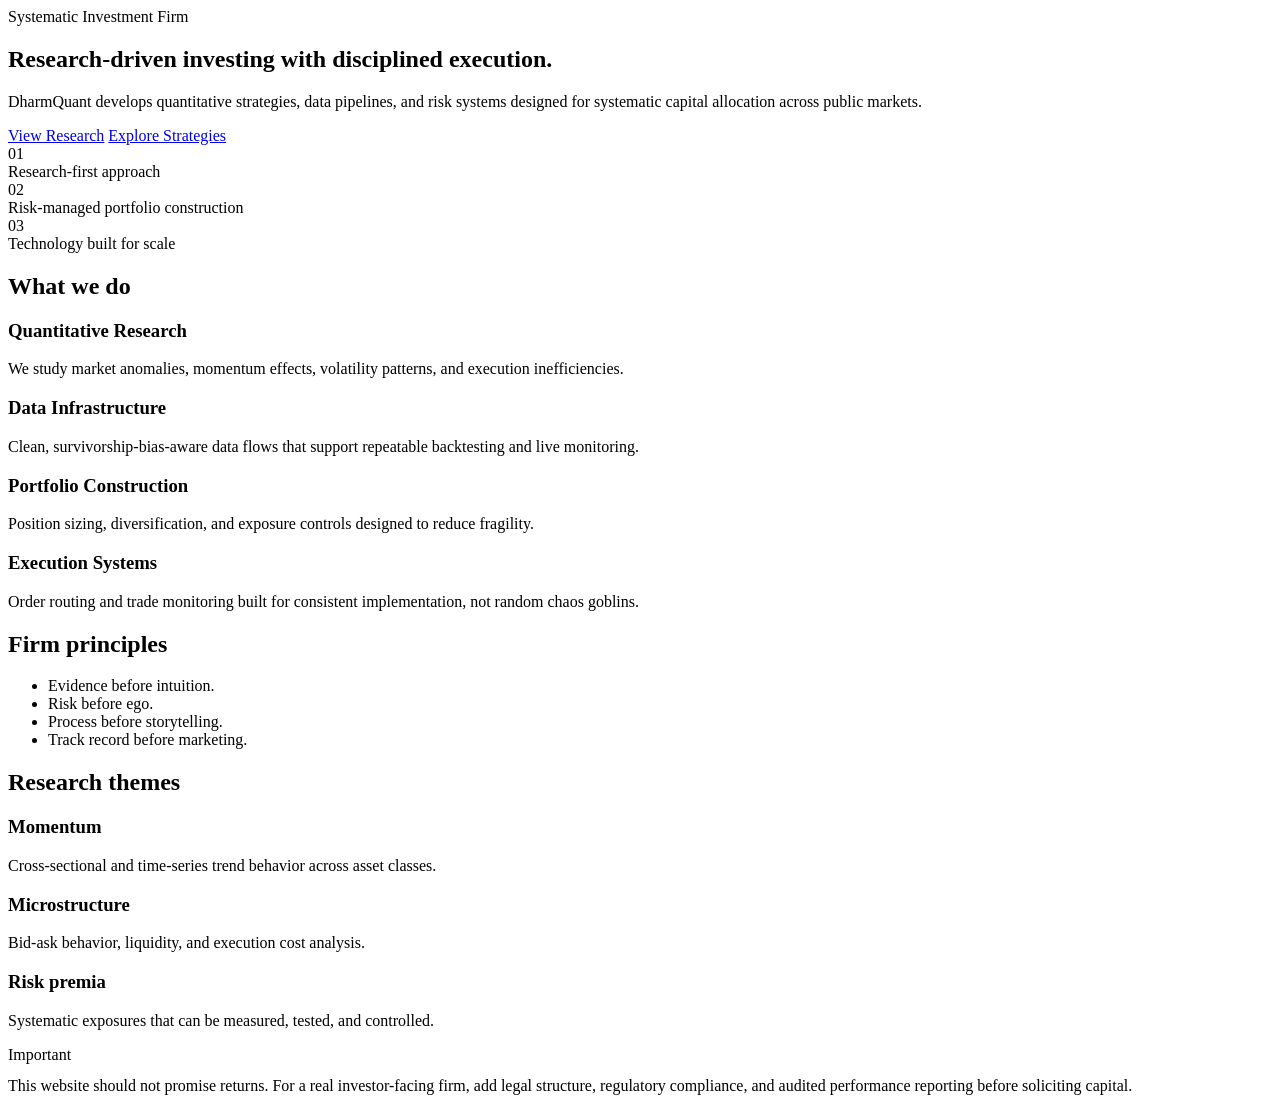
==== index.html @ a6b71dcb "First Commit whole web with structure update" ====
<!doctype html>
<html lang="en">
<head>
  <meta charset="utf-8" />
  <meta name="viewport" content="width=device-width, initial-scale=1" />
  <title>DharmQuant — Systematic Investment Research</title>
  <meta name="description" content="DharmQuant builds systematic investment strategies, quantitative research, and disciplined risk-managed infrastructure." />
  <link rel="stylesheet" href="assets/css/styles.css" />
</head>
<body>
  <div class="site-shell">
    <div id="site-header"></div>

    <main>
      <section class="hero">
        <div class="container">
          <div class="kicker">Systematic Investment Firm</div>
          <h1>Research-driven investing with disciplined execution.</h1>
          <p class="lead">
            DharmQuant develops quantitative strategies, data pipelines, and risk systems designed for systematic capital allocation across public markets.
          </p>

          <div class="hero-actions">
            <a class="btn primary" href="research.html">View Research</a>
            <a class="btn" href="strategies.html">Explore Strategies</a>
          </div>
        </div>
      </section>

      <section class="section">
        <div class="container grid-3">
          <div class="card">
            <div class="metric">01</div>
            <div class="metric-label">Research-first approach</div>
          </div>
          <div class="card">
            <div class="metric">02</div>
            <div class="metric-label">Risk-managed portfolio construction</div>
          </div>
          <div class="card">
            <div class="metric">03</div>
            <div class="metric-label">Technology built for scale</div>
          </div>
        </div>
      </section>

      <section class="section">
        <div class="container split">
          <div class="card">
            <h2 class="section-title">What we do</h2>
            <div class="grid-2">
              <div class="card">
                <h3>Quantitative Research</h3>
                <p>We study market anomalies, momentum effects, volatility patterns, and execution inefficiencies.</p>
              </div>
              <div class="card">
                <h3>Data Infrastructure</h3>
                <p>Clean, survivorship-bias-aware data flows that support repeatable backtesting and live monitoring.</p>
              </div>
              <div class="card">
                <h3>Portfolio Construction</h3>
                <p>Position sizing, diversification, and exposure controls designed to reduce fragility.</p>
              </div>
              <div class="card">
                <h3>Execution Systems</h3>
                <p>Order routing and trade monitoring built for consistent implementation, not random chaos goblins.</p>
              </div>
            </div>
          </div>

          <div class="card">
            <h2 class="section-title">Firm principles</h2>
            <ul class="list">
              <li>Evidence before intuition.</li>
              <li>Risk before ego.</li>
              <li>Process before storytelling.</li>
              <li>Track record before marketing.</li>
            </ul>
          </div>
        </div>
      </section>

      <section class="section">
        <div class="container">
          <h2 class="section-title">Research themes</h2>
          <div class="grid-3">
            <div class="card">
              <h3>Momentum</h3>
              <p>Cross-sectional and time-series trend behavior across asset classes.</p>
            </div>
            <div class="card">
              <h3>Microstructure</h3>
              <p>Bid-ask behavior, liquidity, and execution cost analysis.</p>
            </div>
            <div class="card">
              <h3>Risk premia</h3>
              <p>Systematic exposures that can be measured, tested, and controlled.</p>
            </div>
          </div>
        </div>
      </section>

      <section class="section">
        <div class="container card">
          <div class="badge">Important</div>
          <p class="small" style="margin-top: 0.8rem;">
            This website should not promise returns. For a real investor-facing firm, add legal structure, regulatory compliance, and audited performance reporting before soliciting capital.
          </p>
        </div>
      </section>
    </main>

    <div id="site-footer"></div>
  </div>

  <script src="assets/js/main.js"></script>
</body>
</html>
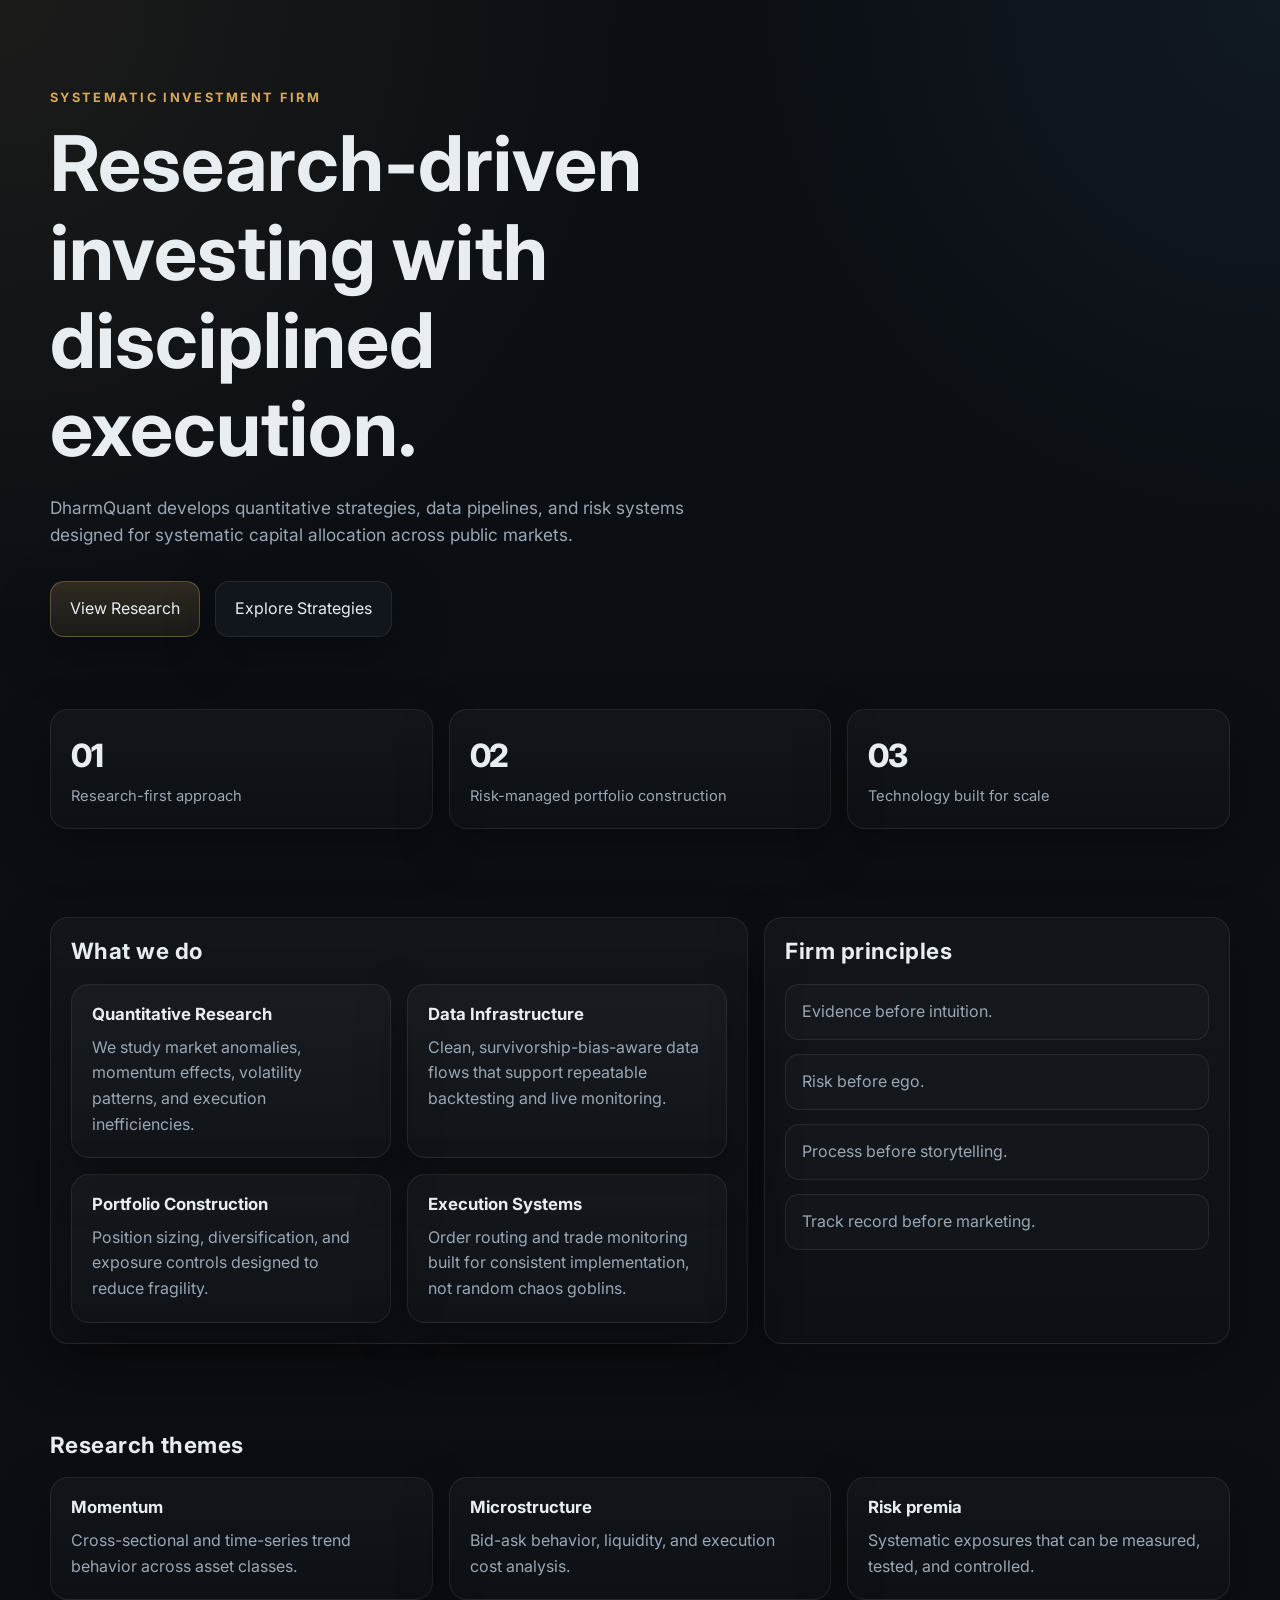
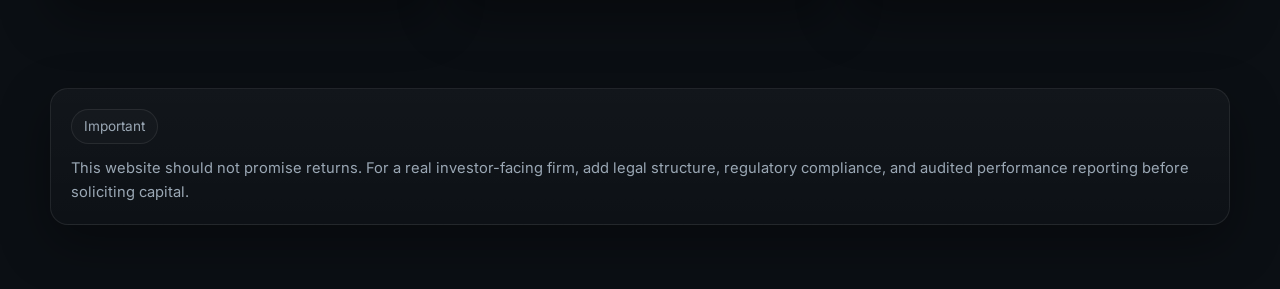
==== commit 93bfeca2: "font update" ====
--- a/index.html
+++ b/index.html
@@ -6,6 +6,10 @@
   <title>DharmQuant — Systematic Investment Research</title>
   <meta name="description" content="DharmQuant builds systematic investment strategies, quantitative research, and disciplined risk-managed infrastructure." />
   <link rel="stylesheet" href="assets/css/styles.css" />
+  <link rel="preconnect" href="https://fonts.googleapis.com">
+<link rel="preconnect" href="https://fonts.gstatic.com" crossorigin>
+
+<link href="https://fonts.googleapis.com/css2?family=Inter:wght@400;500;600;700;800&display=swap" rel="stylesheet">
 </head>
 <body>
   <div class="site-shell">
--- a/assets/css/styles.css
+++ b/assets/css/styles.css
@@ -0,0 +1,334 @@
+:root {
+  --bg: #0b0f14;
+  --panel: #11161d;
+  --panel-2: #0f141a;
+  --border: rgba(255, 255, 255, 0.08);
+  --text: #e8edf2;
+  --muted: #9aa7b4;
+  --accent: #d8a95b;
+  --accent-2: #6db7ff;
+  --success: #4cd37b;
+  --danger: #ff6b6b;
+  --shadow: 0 18px 50px rgba(0, 0, 0, 0.35);
+  --radius: 18px;
+  --max: 1180px;
+}
+
+* { box-sizing: border-box; }
+html { scroll-behavior: smooth; }
+body {
+  margin: 0;
+  font-family: Inter, ui-sans-serif, system-ui, -apple-system, BlinkMacSystemFont, "Segoe UI", sans-serif;
+  background:
+    radial-gradient(circle at top left, rgba(216, 169, 91, 0.08), transparent 28%),
+    radial-gradient(circle at top right, rgba(109, 183, 255, 0.06), transparent 24%),
+    var(--bg);
+  color: var(--text);
+  line-height: 1.6;
+}
+
+a { color: inherit; text-decoration: none; }
+img { max-width: 100%; display: block; }
+
+.container {
+  width: min(calc(100% - 2rem), var(--max));
+  margin: 0 auto;
+}
+
+.site-shell {
+  min-height: 100vh;
+  display: flex;
+  flex-direction: column;
+}
+
+.topbar {
+  position: sticky;
+  top: 0;
+  z-index: 50;
+  backdrop-filter: blur(14px);
+  background: rgba(11, 15, 20, 0.72);
+  border-bottom: 1px solid var(--border);
+}
+
+.navbar {
+  display: flex;
+  align-items: center;
+  justify-content: space-between;
+  padding: 1rem 0;
+  gap: 1rem;
+}
+
+.brand {
+  display: flex;
+  align-items: center;
+  gap: 0.75rem;
+  font-weight: 700;
+  letter-spacing: 0.08em;
+  text-transform: uppercase;
+}
+
+.brand-mark {
+  width: 34px;
+  height: 34px;
+  border-radius: 10px;
+  border: 1px solid var(--border);
+  display: grid;
+  place-items: center;
+  background: linear-gradient(180deg, rgba(216,169,91,0.14), rgba(255,255,255,0.03));
+  color: var(--accent);
+  font-weight: 800;
+}
+
+.nav-toggle {
+  display: none;
+  border: 1px solid var(--border);
+  background: var(--panel);
+  color: var(--text);
+  padding: 0.7rem 0.85rem;
+  border-radius: 12px;
+}
+
+.nav-links {
+  display: flex;
+  gap: 1.25rem;
+  align-items: center;
+  flex-wrap: wrap;
+}
+
+.nav-links a {
+  color: var(--muted);
+  font-size: 0.95rem;
+  padding: 0.4rem 0;
+}
+
+.nav-links a.active,
+.nav-links a:hover {
+  color: var(--text);
+}
+
+.hero {
+  padding: 5.5rem 0 3rem;
+}
+
+.kicker {
+  color: var(--accent);
+  text-transform: uppercase;
+  letter-spacing: 0.18em;
+  font-size: 0.8rem;
+  font-weight: 700;
+}
+
+h1, h2, h3 {
+  line-height: 1.15;
+  margin: 0;
+}
+
+h1 {
+  font-size: clamp(2.6rem, 6vw, 5.4rem);
+  max-width: 12ch;
+  margin-top: 0.75rem;
+}
+
+.lead {
+  color: var(--muted);
+  font-size: 1.08rem;
+  max-width: 62ch;
+  margin: 1.25rem 0 0;
+}
+
+.hero-actions {
+  display: flex;
+  gap: 0.9rem;
+  margin-top: 2rem;
+  flex-wrap: wrap;
+}
+
+.btn {
+  display: inline-flex;
+  align-items: center;
+  justify-content: center;
+  gap: 0.5rem;
+  padding: 0.9rem 1.2rem;
+  border-radius: 14px;
+  border: 1px solid var(--border);
+  background: var(--panel);
+  color: var(--text);
+  box-shadow: var(--shadow);
+}
+
+.btn.primary {
+  background: linear-gradient(180deg, rgba(216,169,91,0.18), rgba(216,169,91,0.08));
+  border-color: rgba(216,169,91,0.35);
+}
+
+.section {
+  padding: 1.5rem 0 4rem;
+}
+
+.section-title {
+  margin-bottom: 1.25rem;
+  font-size: 1.4rem;
+  letter-spacing: 0.02em;
+}
+
+.grid-2 {
+  display: grid;
+  grid-template-columns: repeat(2, minmax(0, 1fr));
+  gap: 1rem;
+}
+
+.grid-3 {
+  display: grid;
+  grid-template-columns: repeat(3, minmax(0, 1fr));
+  gap: 1rem;
+}
+
+.card {
+  background: linear-gradient(180deg, rgba(255,255,255,0.03), rgba(255,255,255,0.01));
+  border: 1px solid var(--border);
+  border-radius: var(--radius);
+  padding: 1.25rem;
+  box-shadow: var(--shadow);
+}
+
+.card h3 {
+  margin-bottom: 0.65rem;
+  font-size: 1.05rem;
+}
+
+.card p,
+.card li {
+  color: var(--muted);
+  margin: 0;
+}
+
+.metric {
+  font-size: 2rem;
+  font-weight: 800;
+  letter-spacing: -0.04em;
+}
+
+.metric-label {
+  color: var(--muted);
+  font-size: 0.92rem;
+  margin-top: 0.2rem;
+}
+
+.badge {
+  display: inline-flex;
+  align-items: center;
+  gap: 0.4rem;
+  border: 1px solid var(--border);
+  border-radius: 999px;
+  padding: 0.35rem 0.75rem;
+  font-size: 0.85rem;
+  color: var(--muted);
+  background: rgba(255,255,255,0.02);
+}
+
+.badge.success { color: var(--success); }
+.badge.danger { color: var(--danger); }
+
+.split {
+  display: grid;
+  grid-template-columns: 1.2fr 0.8fr;
+  gap: 1rem;
+}
+
+.list {
+  display: grid;
+  gap: 0.85rem;
+  margin: 0;
+  padding: 0;
+  list-style: none;
+}
+
+.list li {
+  padding: 0.9rem 1rem;
+  border: 1px solid var(--border);
+  border-radius: 14px;
+  background: rgba(255,255,255,0.02);
+  color: var(--muted);
+}
+
+.footer {
+  margin-top: auto;
+  border-top: 1px solid var(--border);
+  padding: 2rem 0;
+  color: var(--muted);
+  font-size: 0.94rem;
+}
+
+.footer-inner {
+  display: flex;
+  justify-content: space-between;
+  gap: 1rem;
+  flex-wrap: wrap;
+}
+
+.small {
+  font-size: 0.92rem;
+  color: var(--muted);
+}
+
+.form {
+  display: grid;
+  gap: 0.9rem;
+}
+
+.input,
+.textarea {
+  width: 100%;
+  border-radius: 14px;
+  border: 1px solid var(--border);
+  background: rgba(255,255,255,0.03);
+  color: var(--text);
+  padding: 0.95rem 1rem;
+  font: inherit;
+  outline: none;
+}
+
+.textarea {
+  min-height: 160px;
+  resize: vertical;
+}
+
+.input:focus,
+.textarea:focus {
+  border-color: rgba(216,169,91,0.45);
+}
+
+.page-hero {
+  padding: 4rem 0 2rem;
+}
+
+.page-hero h1 {
+  max-width: none;
+  font-size: clamp(2.2rem, 4vw, 3.6rem);
+}
+
+hr.sep {
+  border: 0;
+  border-top: 1px solid var(--border);
+  margin: 1.5rem 0;
+}
+
+@media (max-width: 900px) {
+  .grid-2,
+  .grid-3,
+  .split {
+    grid-template-columns: 1fr;
+  }
+}
+
+@media (max-width: 760px) {
+  .nav-toggle { display: inline-flex; }
+  .nav-links {
+    display: none;
+    width: 100%;
+    padding: 1rem 0 0.5rem;
+  }
+  .nav-links.open { display: flex; flex-direction: column; align-items: flex-start; }
+  .navbar { flex-wrap: wrap; }
+  .hero { padding-top: 3.5rem; }
+}
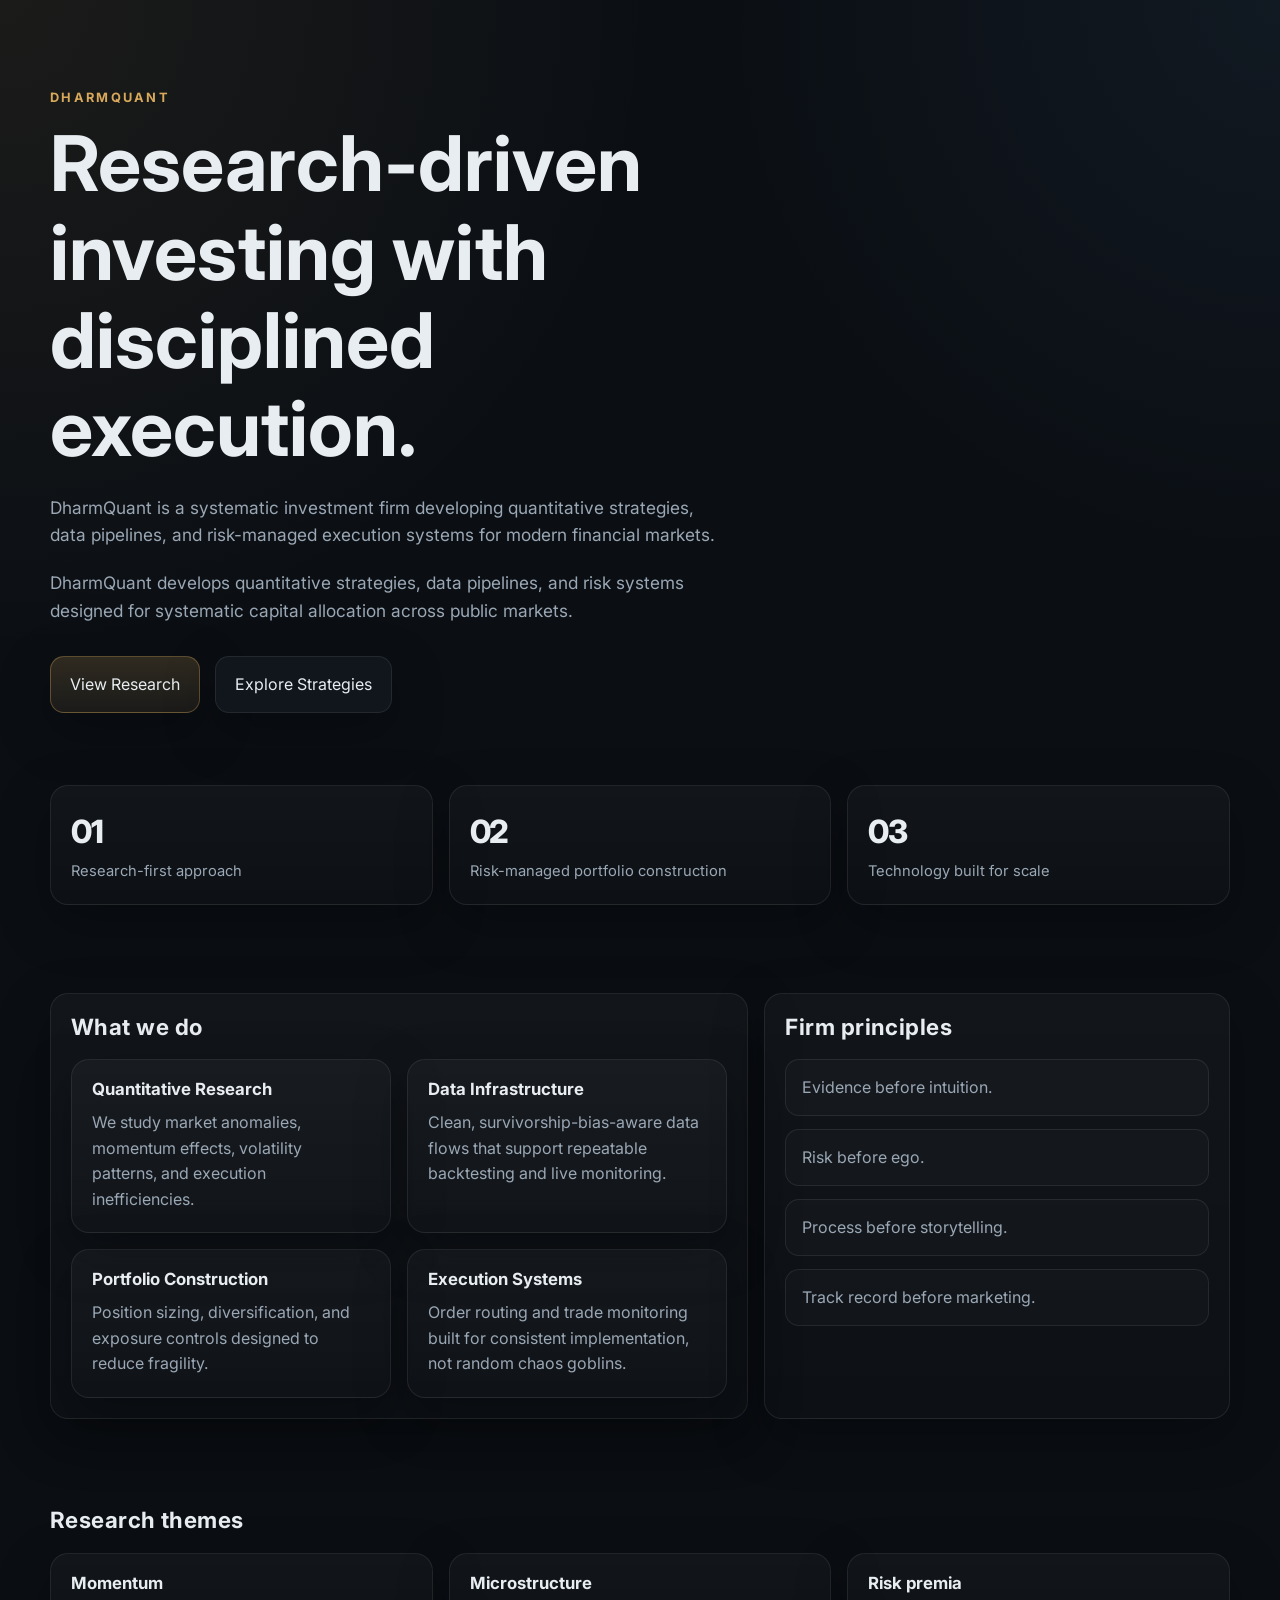
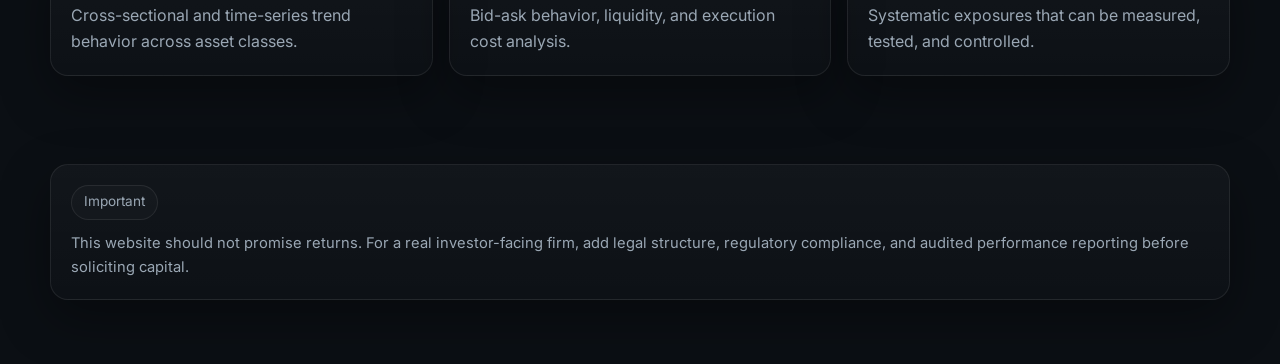
==== commit 2251e4c7: "Hero Section Update" ====
--- a/index.html
+++ b/index.html
@@ -18,11 +18,16 @@
     <main>
       <section class="hero">
         <div class="container">
-          <div class="kicker">Systematic Investment Firm</div>
+          <div class="kicker">DharmQuant</div>
+
           <h1>Research-driven investing with disciplined execution.</h1>
+
           <p class="lead">
+         DharmQuant is a systematic investment firm developing quantitative strategies, data pipelines, and risk-managed execution systems for modern financial markets.
+          </p>       
+        <p class="lead">
             DharmQuant develops quantitative strategies, data pipelines, and risk systems designed for systematic capital allocation across public markets.
-          </p>
+        </p>
 
           <div class="hero-actions">
             <a class="btn primary" href="research.html">View Research</a>
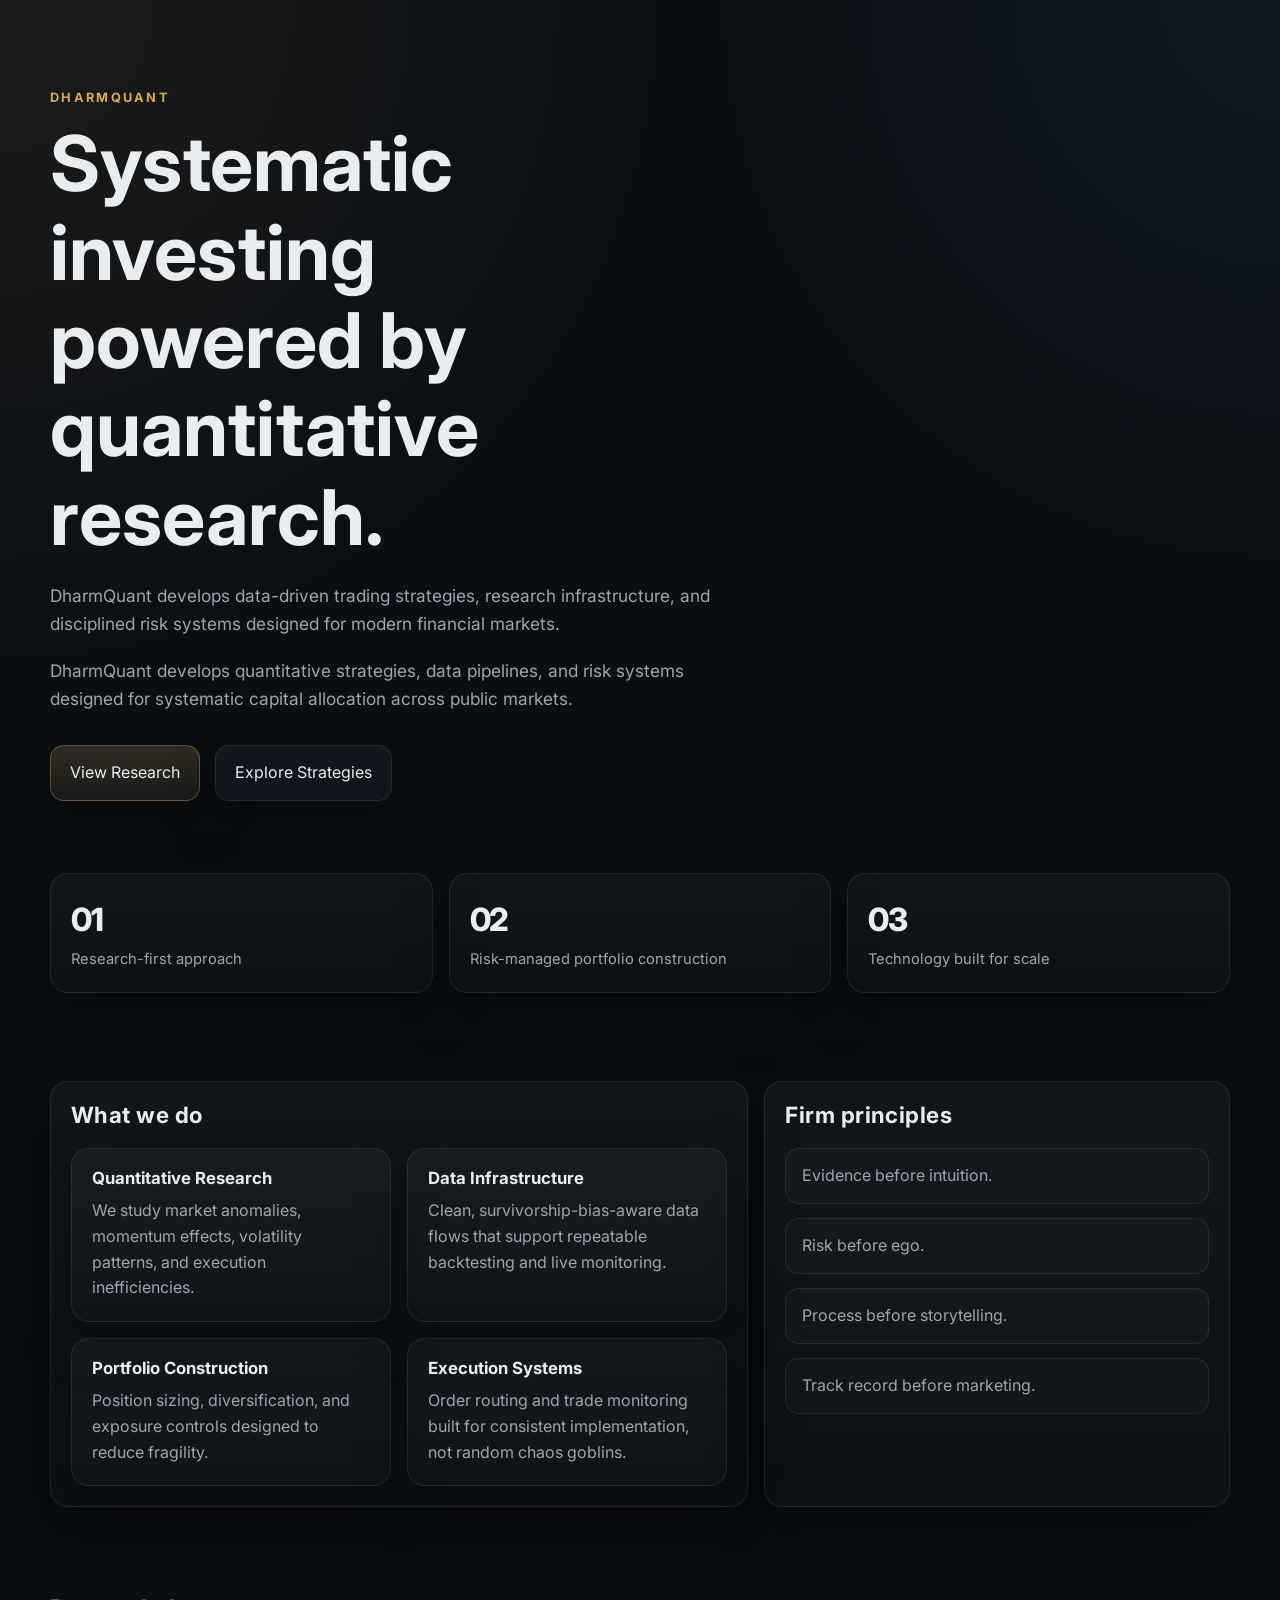
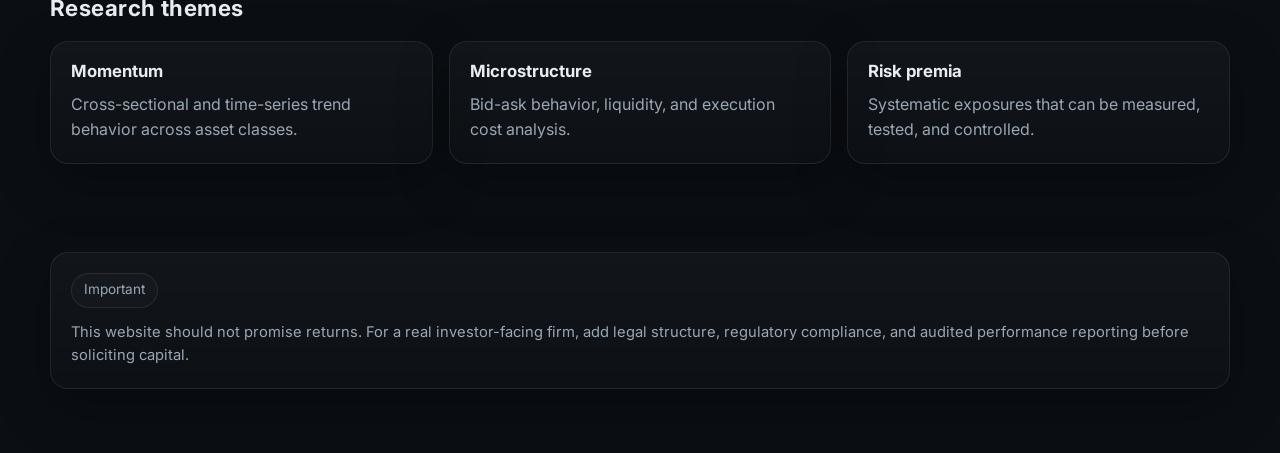
==== commit a8f5004b: "Added Scripts folder" ====
--- a/index.html
+++ b/index.html
@@ -18,13 +18,17 @@
     <main>
       <section class="hero">
         <div class="container">
-          <div class="kicker">DharmQuant</div>
 
-          <h1>Research-driven investing with disciplined execution.</h1>
+        <div class="kicker">DharmQuant</div>
 
-          <p class="lead">
-         DharmQuant is a systematic investment firm developing quantitative strategies, data pipelines, and risk-managed execution systems for modern financial markets.
-          </p>       
+<h1>
+Systematic investing powered by quantitative research.
+</h1>
+
+<p class="lead">
+DharmQuant develops data-driven trading strategies, research infrastructure,
+and disciplined risk systems designed for modern financial markets.
+</p>   
         <p class="lead">
             DharmQuant develops quantitative strategies, data pipelines, and risk systems designed for systematic capital allocation across public markets.
         </p>
